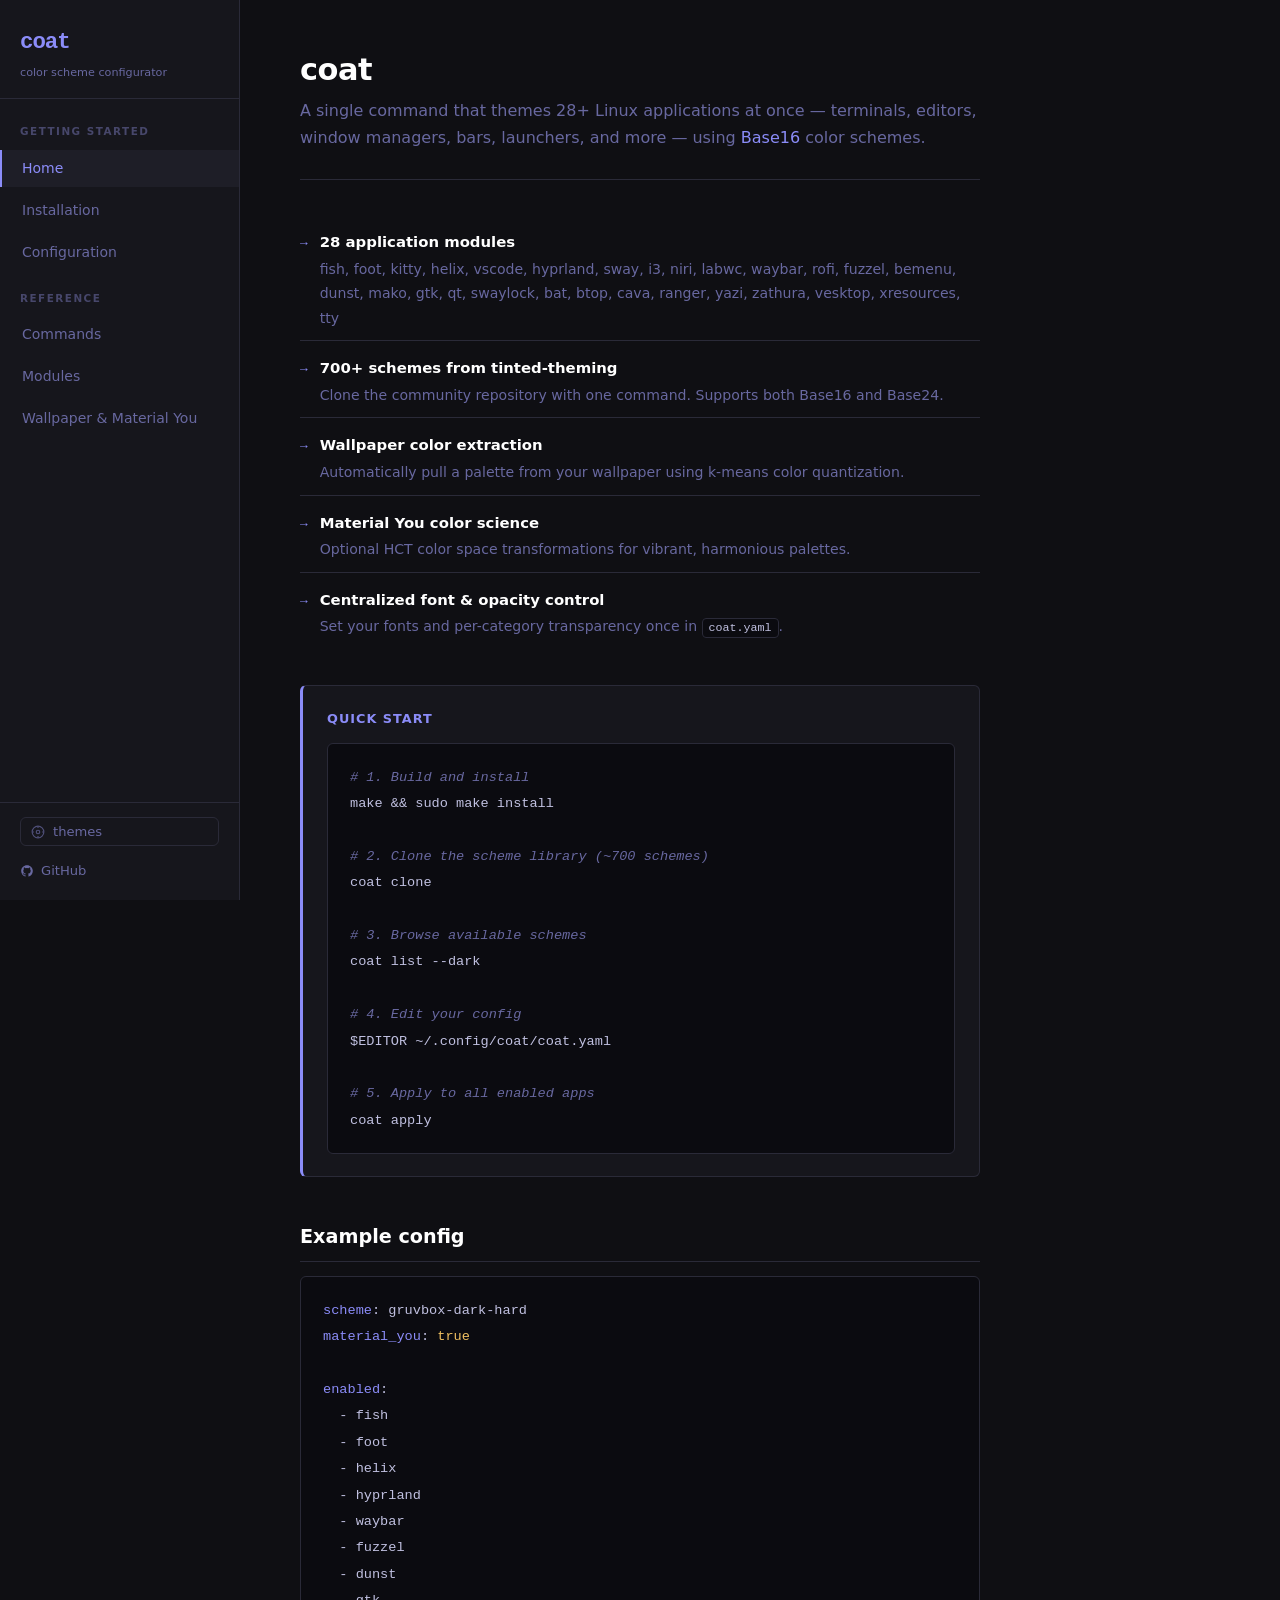
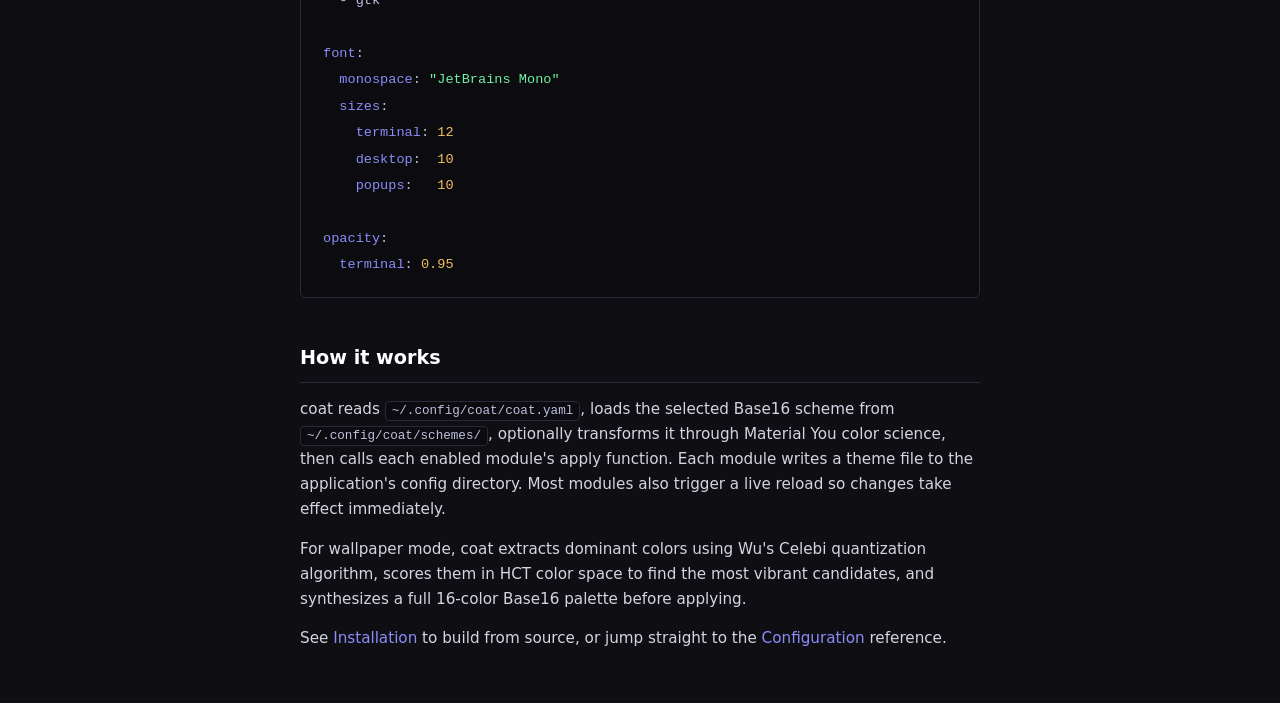
==== docs/index.html @ c046cb57 "add docs site and expand USAGE.md coverage - docs/: static GitHub Pages site with interactive Base16" ====
<!DOCTYPE html>
<html lang="en">
<head>
  <meta charset="UTF-8">
  <meta name="viewport" content="width=device-width, initial-scale=1.0">
  <title>coat — color scheme configurator</title>
  <link rel="stylesheet" href="style.css">
</head>
<body>

<aside class="sidebar">
  <div class="sidebar-logo">
    <a href="index.html">coat</a>
    <span>color scheme configurator</span>
  </div>
  <nav>
    <ul>
      <li class="nav-section">Getting started</li>
      <li><a href="index.html" class="active">Home</a></li>
      <li><a href="installation.html">Installation</a></li>
      <li><a href="configuration.html">Configuration</a></li>
      <li class="nav-section">Reference</li>
      <li><a href="commands.html">Commands</a></li>
      <li><a href="modules.html">Modules</a></li>
      <li><a href="wallpaper.html">Wallpaper &amp; Material You</a></li>
    </ul>
  </nav>
  <div class="sidebar-footer">
    <button class="theme-btn" onclick="openThemePicker()">
      <svg class="theme-btn-icon" viewBox="0 0 24 24" fill="none" stroke="currentColor" stroke-width="2">
        <circle cx="12" cy="12" r="10"/><circle cx="12" cy="12" r="3"/>
        <path d="M12 2v3M12 19v3M2 12h3M19 12h3"/>
      </svg>
      themes
    </button>
    <a href="https://github.com/jeebuscrossaint/coat" target="_blank" rel="noopener">
      <svg width="14" height="14" viewBox="0 0 24 24" fill="currentColor">
        <path d="M12 2C6.477 2 2 6.477 2 12c0 4.418 2.865 8.166 6.839 9.489.5.092.682-.217.682-.482 0-.237-.008-.866-.013-1.7-2.782.603-3.369-1.342-3.369-1.342-.454-1.155-1.11-1.462-1.11-1.462-.908-.62.069-.608.069-.608 1.003.07 1.531 1.03 1.531 1.03.892 1.529 2.341 1.087 2.91.832.092-.647.35-1.088.636-1.338-2.22-.253-4.555-1.11-4.555-4.943 0-1.091.39-1.984 1.029-2.683-.103-.253-.446-1.27.098-2.647 0 0 .84-.269 2.75 1.025A9.578 9.578 0 0112 6.836a9.59 9.59 0 012.504.337c1.909-1.294 2.747-1.025 2.747-1.025.546 1.377.202 2.394.1 2.647.64.699 1.028 1.592 1.028 2.683 0 3.842-2.339 4.687-4.566 4.935.359.309.678.919.678 1.852 0 1.336-.012 2.415-.012 2.743 0 .267.18.578.688.48C19.138 20.163 22 16.418 22 12c0-5.523-4.477-10-10-10z"/>
      </svg>
      GitHub
    </a>
  </div>
</aside>

<main class="content">
  <h1>coat</h1>
  <p class="page-subtitle">
    A single command that themes 28+ Linux applications at once — terminals, editors,
    window managers, bars, launchers, and more — using
    <a href="https://github.com/tinted-theming/home" target="_blank" rel="noopener">Base16</a> color schemes.
  </p>

  <ul class="features">
    <li>
      <span class="feat-icon">→</span>
      <div class="feat-text">
        <strong>28 application modules</strong>
        <span>fish, foot, kitty, helix, vscode, hyprland, sway, i3, niri, labwc, waybar, rofi, fuzzel, bemenu, dunst, mako, gtk, qt, swaylock, bat, btop, cava, ranger, yazi, zathura, vesktop, xresources, tty</span>
      </div>
    </li>
    <li>
      <span class="feat-icon">→</span>
      <div class="feat-text">
        <strong>700+ schemes from tinted-theming</strong>
        <span>Clone the community repository with one command. Supports both Base16 and Base24.</span>
      </div>
    </li>
    <li>
      <span class="feat-icon">→</span>
      <div class="feat-text">
        <strong>Wallpaper color extraction</strong>
        <span>Automatically pull a palette from your wallpaper using k-means color quantization.</span>
      </div>
    </li>
    <li>
      <span class="feat-icon">→</span>
      <div class="feat-text">
        <strong>Material You color science</strong>
        <span>Optional HCT color space transformations for vibrant, harmonious palettes.</span>
      </div>
    </li>
    <li>
      <span class="feat-icon">→</span>
      <div class="feat-text">
        <strong>Centralized font &amp; opacity control</strong>
        <span>Set your fonts and per-category transparency once in <code>coat.yaml</code>.</span>
      </div>
    </li>
  </ul>

  <div class="quick-start">
    <h3>Quick start</h3>
    <pre><code><span class="cm"># 1. Build and install</span>
make &amp;&amp; sudo make install

<span class="cm"># 2. Clone the scheme library (~700 schemes)</span>
coat clone

<span class="cm"># 3. Browse available schemes</span>
coat list --dark

<span class="cm"># 4. Edit your config</span>
$EDITOR ~/.config/coat/coat.yaml

<span class="cm"># 5. Apply to all enabled apps</span>
coat apply</code></pre>
  </div>

  <h2>Example config</h2>
  <pre><code><span class="kw">scheme</span>: gruvbox-dark-hard
<span class="kw">material_you</span>: <span class="nm">true</span>

<span class="kw">enabled</span>:
  - fish
  - foot
  - helix
  - hyprland
  - waybar
  - fuzzel
  - dunst
  - gtk

<span class="kw">font</span>:
  <span class="kw">monospace</span>: <span class="str">"JetBrains Mono"</span>
  <span class="kw">sizes</span>:
    <span class="kw">terminal</span>: <span class="nm">12</span>
    <span class="kw">desktop</span>:  <span class="nm">10</span>
    <span class="kw">popups</span>:   <span class="nm">10</span>

<span class="kw">opacity</span>:
  <span class="kw">terminal</span>: <span class="nm">0.95</span></code></pre>

  <h2>How it works</h2>
  <p>
    coat reads <code>~/.config/coat/coat.yaml</code>, loads the selected Base16 scheme from
    <code>~/.config/coat/schemes/</code>, optionally transforms it through Material You color
    science, then calls each enabled module's apply function. Each module writes a theme
    file to the application's config directory. Most modules also trigger a live reload
    so changes take effect immediately.
  </p>
  <p>
    For wallpaper mode, coat extracts dominant colors using Wu's Celebi quantization algorithm,
    scores them in HCT color space to find the most vibrant candidates, and synthesizes a
    full 16-color Base16 palette before applying.
  </p>

  <p>See <a href="installation.html">Installation</a> to build from source, or jump straight
  to the <a href="configuration.html">Configuration</a> reference.</p>
</main>

<script src="themes.js"></script>
</body>
</html>
---- docs/style.css ----
*, *::before, *::after { box-sizing: border-box; margin: 0; padding: 0; }

:root {
  --bg:        #0f0f13;
  --surface:   #16161c;
  --surface2:  #1e1e27;
  --border:    #2a2a38;
  --text:      #d4d4e2;
  --muted:     #6868a0;
  --accent:    #8b8cf8;
  --accent-dim:#3a3b7a;
  --green:     #6ef0a0;
  --red:       #f87171;
  --yellow:    #f0c060;
  --code-bg:   #0b0b10;
  --sidebar-w: 240px;
  --radius:    6px;
  --font:      system-ui, -apple-system, "Segoe UI", sans-serif;
  --mono:      "JetBrains Mono", "Fira Code", "Cascadia Code", ui-monospace, monospace;
}

html { font-size: 16px; scroll-behavior: smooth; }

body {
  background: var(--bg);
  color: var(--text);
  font-family: var(--font);
  line-height: 1.65;
  display: flex;
  min-height: 100vh;
}

/* ── Sidebar ───────────────────────────────────────── */
.sidebar {
  width: var(--sidebar-w);
  min-height: 100vh;
  background: var(--surface);
  border-right: 1px solid var(--border);
  display: flex;
  flex-direction: column;
  position: fixed;
  top: 0; left: 0;
  overflow-y: auto;
  z-index: 100;
}

.sidebar-logo {
  padding: 24px 20px 16px;
  border-bottom: 1px solid var(--border);
  flex-shrink: 0;
}

.sidebar-logo a {
  font-size: 1.4rem;
  font-weight: 700;
  color: var(--accent);
  text-decoration: none;
  letter-spacing: -1px;
  font-family: var(--mono);
}

.sidebar-logo span {
  display: block;
  font-size: 0.7rem;
  color: var(--muted);
  font-weight: 400;
  margin-top: 3px;
}

nav { flex: 1; }

nav ul { list-style: none; padding: 10px 0; }

nav ul .nav-section {
  padding: 14px 20px 4px;
  font-size: 0.65rem;
  font-weight: 700;
  text-transform: uppercase;
  letter-spacing: 1.5px;
  color: var(--muted);
  opacity: 0.6;
}

nav ul li a {
  display: block;
  padding: 7px 20px;
  color: var(--muted);
  text-decoration: none;
  font-size: 0.875rem;
  border-left: 2px solid transparent;
  transition: color .12s, border-color .12s, background .12s;
}

nav ul li a:hover {
  color: var(--text);
  background: var(--surface2);
  border-left-color: var(--accent-dim);
}

nav ul li a.active {
  color: var(--accent);
  background: var(--surface2);
  border-left-color: var(--accent);
}

.sidebar-footer {
  padding: 14px 20px;
  border-top: 1px solid var(--border);
  flex-shrink: 0;
}

.theme-btn {
  display: flex;
  align-items: center;
  gap: 8px;
  width: 100%;
  padding: 7px 0;
  background: none;
  border: 1px solid var(--border);
  border-radius: var(--radius);
  color: var(--muted);
  font-size: 0.82rem;
  cursor: pointer;
  text-align: left;
  font-family: var(--font);
  padding: 6px 10px;
  margin-bottom: 10px;
  transition: color .12s, border-color .12s, background .12s;
}

.theme-btn:hover {
  color: var(--text);
  border-color: var(--accent-dim);
  background: var(--surface2);
}

.theme-btn-icon {
  width: 14px; height: 14px;
  opacity: 0.7;
  flex-shrink: 0;
}

.sidebar-footer a {
  display: flex;
  align-items: center;
  gap: 7px;
  color: var(--muted);
  text-decoration: none;
  font-size: 0.82rem;
  padding: 4px 0;
  transition: color .12s;
}

.sidebar-footer a:hover { color: var(--text); }

/* ── Content ───────────────────────────────────────── */
.content {
  margin-left: var(--sidebar-w);
  flex: 1;
  max-width: 800px;
  padding: 52px 60px;
}

/* ── Typography ────────────────────────────────────── */
h1 {
  font-size: 1.9rem;
  font-weight: 700;
  letter-spacing: -0.5px;
  color: #fff;
  margin-bottom: 10px;
  line-height: 1.2;
}

.page-subtitle {
  color: var(--muted);
  font-size: 1rem;
  margin-bottom: 40px;
  padding-bottom: 28px;
  border-bottom: 1px solid var(--border);
}

h2 {
  font-size: 1.2rem;
  font-weight: 600;
  color: #fff;
  margin: 44px 0 14px;
  padding-bottom: 8px;
  border-bottom: 1px solid var(--border);
}

h3 {
  font-size: 1rem;
  font-weight: 600;
  color: var(--text);
  margin: 28px 0 8px;
}

p { margin-bottom: 14px; font-size: 0.95rem; }
p:last-child { margin-bottom: 0; }

a { color: var(--accent); text-decoration: none; }
a:hover { text-decoration: underline; }

strong { color: #fff; font-weight: 600; }
em { color: var(--text); font-style: italic; }

ul, ol { padding-left: 22px; margin-bottom: 16px; font-size: 0.95rem; }
li { margin-bottom: 5px; }

hr { border: none; border-top: 1px solid var(--border); margin: 40px 0; }

/* ── Code ──────────────────────────────────────────── */
code {
  font-family: var(--mono);
  font-size: 0.83em;
  background: var(--code-bg);
  color: #c0c0e0;
  padding: 2px 6px;
  border-radius: 4px;
  border: 1px solid var(--border);
}

pre {
  background: var(--code-bg);
  border: 1px solid var(--border);
  border-radius: var(--radius);
  padding: 20px 22px;
  overflow-x: auto;
  margin-bottom: 20px;
}

pre code {
  background: none;
  border: none;
  padding: 0;
  font-size: 0.85rem;
  line-height: 1.75;
  color: #c0c0e0;
}

/* Simple syntax hints via class */
.kw  { color: var(--accent); }
.str { color: var(--green); }
.cm  { color: var(--muted); font-style: italic; }
.nm  { color: var(--yellow); }
.op  { color: var(--red); }

/* ── Tables ────────────────────────────────────────── */
.table-wrap { overflow-x: auto; margin-bottom: 20px; }

table { width: 100%; border-collapse: collapse; font-size: 0.88rem; }

th {
  text-align: left;
  padding: 8px 14px;
  background: var(--surface);
  color: var(--muted);
  font-size: 0.72rem;
  text-transform: uppercase;
  letter-spacing: 0.8px;
  font-weight: 600;
  border-bottom: 1px solid var(--border);
}

td {
  padding: 9px 14px;
  border-bottom: 1px solid var(--border);
  vertical-align: top;
}

td code { font-size: 0.82em; }

tr:last-child td { border-bottom: none; }
tbody tr:hover td { background: var(--surface); }

/* ── Feature list ──────────────────────────────────── */
.features {
  list-style: none;
  padding: 0;
  margin-bottom: 36px;
}

.features li {
  display: flex;
  gap: 12px;
  padding: 10px 0;
  border-bottom: 1px solid var(--border);
  font-size: 0.93rem;
}

.features li:last-child { border-bottom: none; }

.features .feat-icon {
  color: var(--accent);
  font-size: 0.8rem;
  margin-top: 3px;
  flex-shrink: 0;
  font-family: var(--mono);
}

.features .feat-text strong {
  display: block;
  margin-bottom: 2px;
}

.features .feat-text span { color: var(--muted); font-size: 0.88rem; }

/* ── Quick start box ───────────────────────────────── */
.quick-start {
  background: var(--surface);
  border: 1px solid var(--border);
  border-left: 3px solid var(--accent);
  border-radius: var(--radius);
  padding: 22px 24px;
  margin-bottom: 32px;
}

.quick-start h3 {
  margin-top: 0;
  font-size: 0.8rem;
  text-transform: uppercase;
  letter-spacing: 1px;
  color: var(--accent);
  margin-bottom: 14px;
}

.quick-start pre { margin: 0; background: var(--code-bg); }

/* ── Callouts ──────────────────────────────────────── */
.note, .warn, .tip {
  padding: 12px 16px;
  border-radius: var(--radius);
  font-size: 0.88rem;
  margin: 16px 0;
  border-left: 3px solid;
  line-height: 1.6;
}

.note  { background: color-mix(in srgb, var(--accent) 8%, var(--bg)); border-color: var(--accent); color: var(--text); }
.warn  { background: color-mix(in srgb, var(--yellow) 8%, var(--bg)); border-color: var(--yellow); color: var(--text); }
.tip   { background: color-mix(in srgb, var(--green)  8%, var(--bg)); border-color: var(--green);  color: var(--text); }

/* ── Module cards ──────────────────────────────────── */
.module-group { margin-bottom: 36px; }

.module-group h3 {
  font-size: 0.72rem;
  font-weight: 700;
  text-transform: uppercase;
  letter-spacing: 1.5px;
  color: var(--muted);
  margin-bottom: 12px;
  padding-bottom: 6px;
  border-bottom: 1px solid var(--border);
}

.module {
  border: 1px solid var(--border);
  border-radius: var(--radius);
  margin-bottom: 10px;
  overflow: hidden;
}

.module-header {
  background: var(--surface);
  padding: 11px 16px;
  display: flex;
  align-items: baseline;
  gap: 12px;
  cursor: pointer;
  user-select: none;
}

.module-header:hover { background: var(--surface2); }

.module-name {
  font-family: var(--mono);
  font-size: 0.88rem;
  font-weight: 600;
  color: var(--accent);
}

.module-desc {
  font-size: 0.82rem;
  color: var(--muted);
  flex: 1;
}

.module-toggle {
  font-size: 0.7rem;
  color: var(--muted);
  font-family: var(--mono);
  margin-left: auto;
  flex-shrink: 0;
}

.module-body {
  padding: 16px;
  border-top: 1px solid var(--border);
  display: none;
}

.module-body.open { display: block; }

.module-body p  { font-size: 0.88rem; color: var(--muted); margin-bottom: 10px; }
.module-body pre { margin-bottom: 10px; font-size: 0.82rem; }
.module-body ul  { font-size: 0.88rem; color: var(--text); }

/* ── Config reference ──────────────────────────────── */
.config-field {
  border: 1px solid var(--border);
  border-radius: var(--radius);
  margin-bottom: 10px;
  overflow: hidden;
}

.config-field-header {
  background: var(--surface);
  padding: 10px 16px;
  display: flex;
  align-items: baseline;
  gap: 14px;
}

.config-key  { font-family: var(--mono); font-size: 0.88rem; color: var(--accent); font-weight: 600; }
.config-type { font-family: var(--mono); font-size: 0.75rem; color: var(--yellow); }
.config-def  { font-size: 0.78rem; color: var(--muted); margin-left: auto; }

.config-field-body { padding: 12px 16px; border-top: 1px solid var(--border); font-size: 0.88rem; color: var(--muted); }

/* ── Theme picker modal ────────────────────────────── */
#theme-modal {
  display: none;
  position: fixed;
  inset: 0;
  z-index: 1000;
}

#theme-modal.open { display: flex; align-items: center; justify-content: center; }

.theme-modal-backdrop {
  position: absolute;
  inset: 0;
  background: rgba(0,0,0,0.65);
  backdrop-filter: blur(6px);
}

.theme-modal-panel {
  position: relative;
  background: var(--surface);
  border: 1px solid var(--border);
  border-radius: 12px;
  width: min(700px, 92vw);
  max-height: 82vh;
  display: flex;
  flex-direction: column;
  overflow: hidden;
  z-index: 1;
  box-shadow: 0 24px 80px rgba(0,0,0,0.6);
}

.theme-modal-header {
  padding: 16px 20px;
  border-bottom: 1px solid var(--border);
  display: flex;
  justify-content: space-between;
  align-items: center;
  flex-shrink: 0;
}

.theme-modal-header span { font-weight: 600; font-size: 0.9rem; }

.theme-modal-header small {
  color: var(--muted);
  font-size: 0.78rem;
  margin-left: 8px;
  font-weight: 400;
}

.close-btn {
  background: none;
  border: 1px solid var(--border);
  color: var(--muted);
  cursor: pointer;
  font-size: 0.85rem;
  padding: 4px 10px;
  border-radius: 4px;
  font-family: var(--font);
  transition: color .12s, background .12s;
}

.close-btn:hover { color: var(--text); background: var(--surface2); }

.theme-grid {
  display: grid;
  grid-template-columns: repeat(auto-fill, minmax(148px, 1fr));
  gap: 10px;
  padding: 16px;
  overflow-y: auto;
}

.theme-card {
  border: 2px solid transparent;
  border-radius: 9px;
  padding: 12px 12px 10px;
  cursor: pointer;
  transition: transform .15s, box-shadow .15s, border-color .15s;
  outline: none;
}

.theme-card:hover  { transform: translateY(-2px); box-shadow: 0 10px 30px rgba(0,0,0,0.45); }
.theme-card:focus  { box-shadow: 0 0 0 2px var(--accent); }
.theme-card.active { border-color: var(--accent) !important; }

.theme-swatches {
  display: flex;
  gap: 3px;
  margin-bottom: 9px;
}

.swatch {
  flex: 1;
  height: 14px;
  border-radius: 3px;
  display: block;
}

.theme-name {
  font-size: 0.77rem;
  font-weight: 600;
  line-height: 1.3;
  white-space: nowrap;
  overflow: hidden;
  text-overflow: ellipsis;
}

.theme-variant {
  font-size: 0.67rem;
  margin-top: 2px;
  opacity: 0.55;
  font-family: var(--mono);
  text-transform: uppercase;
  letter-spacing: 0.5px;
}

/* ── Responsive ────────────────────────────────────── */
@media (max-width: 720px) {
  .sidebar { position: static; width: 100%; min-height: auto; border-right: none; border-bottom: 1px solid var(--border); }
  body { flex-direction: column; }
  .content { margin-left: 0; padding: 28px 20px; }
  nav ul { display: flex; flex-wrap: wrap; padding: 8px; gap: 2px; }
  nav ul li a { border-left: none; border-radius: 4px; padding: 5px 10px; }
  nav ul li a.active { border-left-color: transparent; }
  nav ul .nav-section { display: none; }
  .sidebar-footer { display: flex; align-items: center; gap: 16px; }
  .theme-btn { width: auto; margin-bottom: 0; }
}
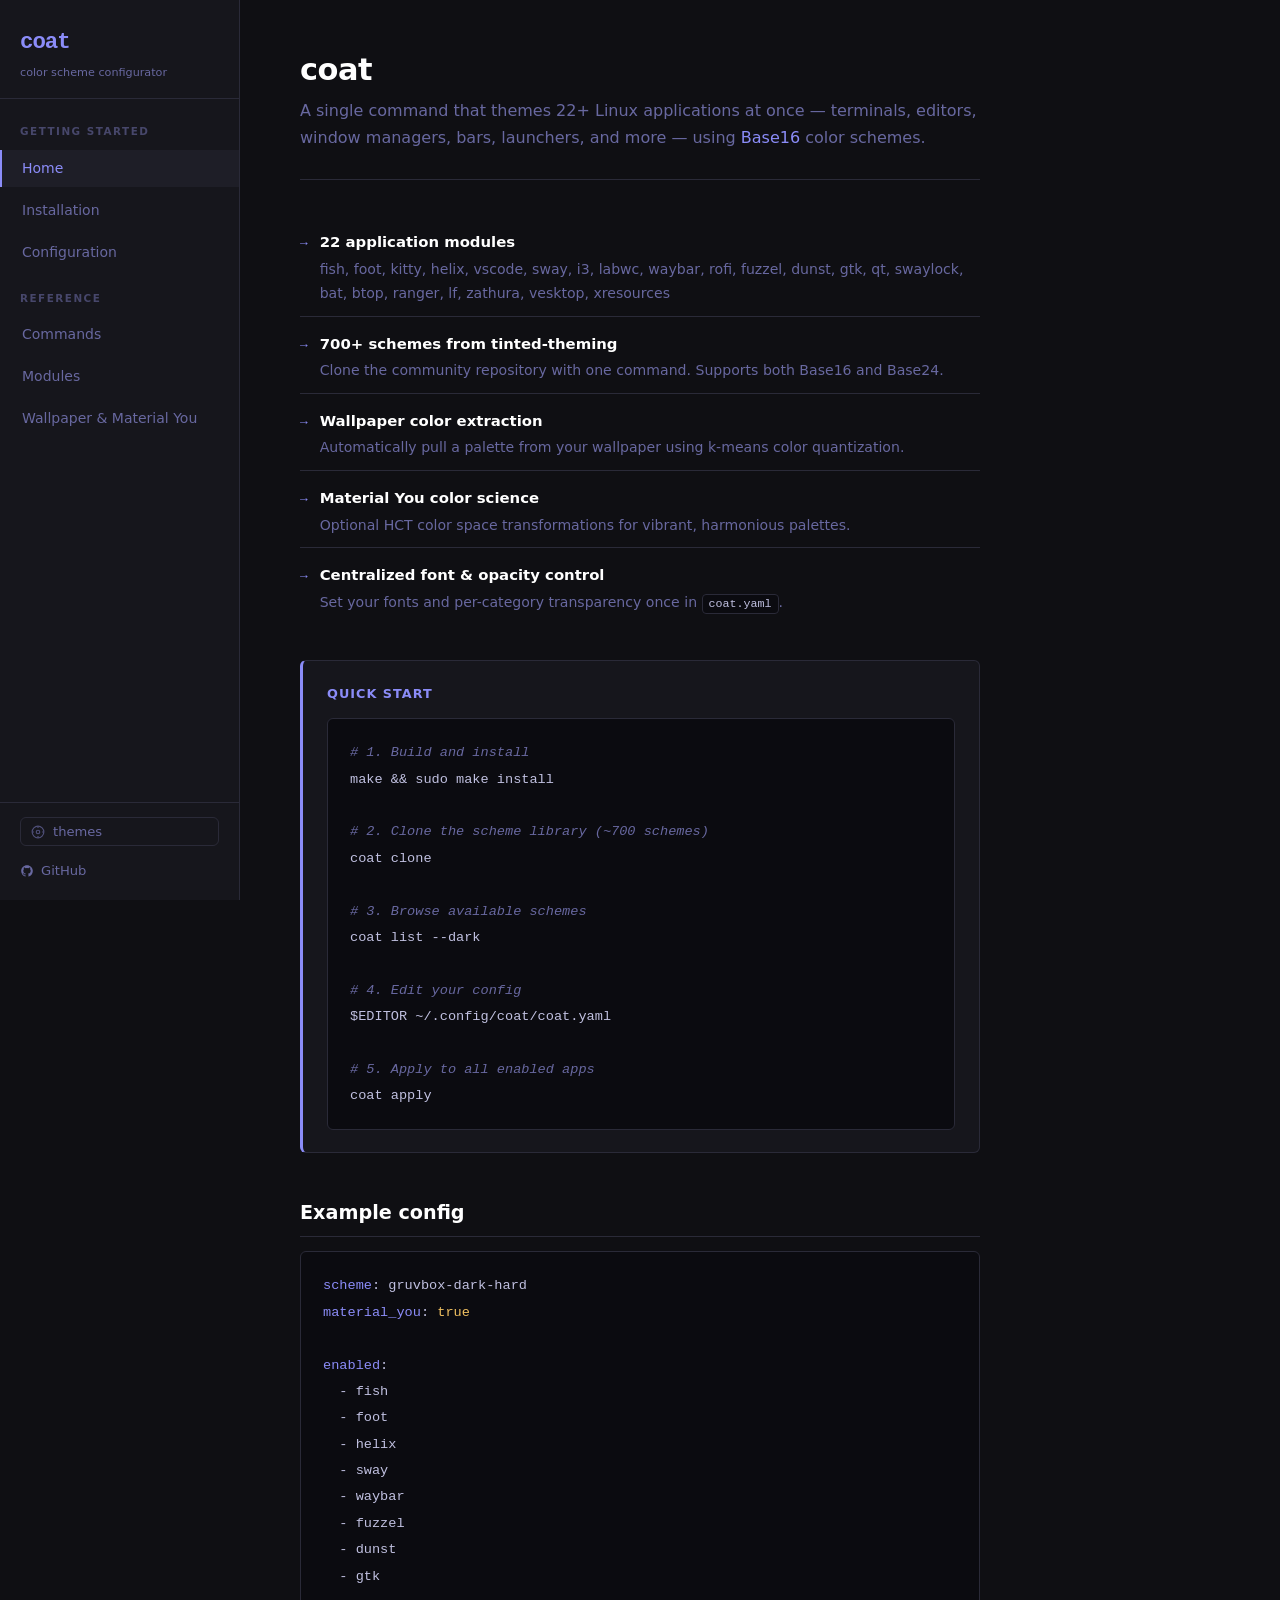
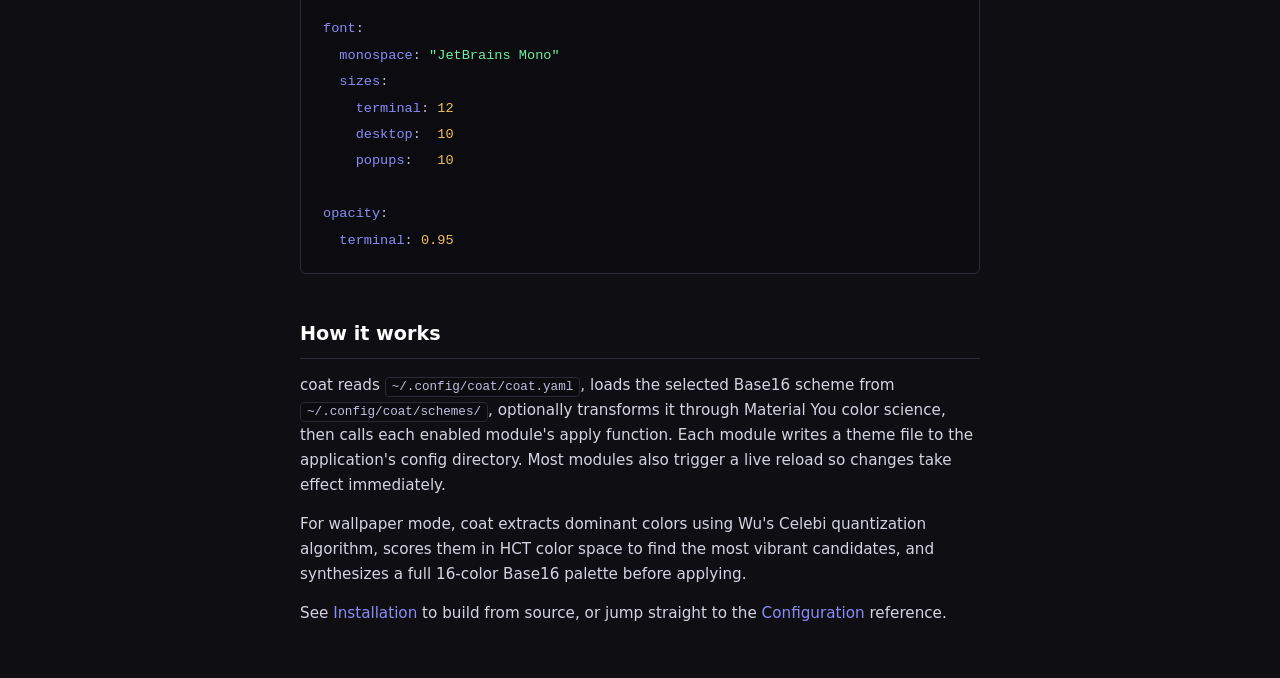
==== commit bf137241: "update docs to 22 modules and optimize core parsing - docs: remove hyprland, tty, niri, mako, avizo," ====
--- a/docs/index.html
+++ b/docs/index.html
@@ -45,7 +45,7 @@
 <main class="content">
   <h1>coat</h1>
   <p class="page-subtitle">
-    A single command that themes 28+ Linux applications at once — terminals, editors,
+    A single command that themes 22+ Linux applications at once — terminals, editors,
     window managers, bars, launchers, and more — using
     <a href="https://github.com/tinted-theming/home" target="_blank" rel="noopener">Base16</a> color schemes.
   </p>
@@ -54,8 +54,8 @@
     <li>
       <span class="feat-icon">→</span>
       <div class="feat-text">
-        <strong>28 application modules</strong>
-        <span>fish, foot, kitty, helix, vscode, hyprland, sway, i3, niri, labwc, waybar, rofi, fuzzel, bemenu, dunst, mako, gtk, qt, swaylock, bat, btop, cava, ranger, yazi, zathura, vesktop, xresources, tty</span>
+        <strong>22 application modules</strong>
+        <span>fish, foot, kitty, helix, vscode, sway, i3, labwc, waybar, rofi, fuzzel, dunst, gtk, qt, swaylock, bat, btop, ranger, lf, zathura, vesktop, xresources</span>
       </div>
     </li>
     <li>
@@ -114,7 +114,7 @@
   - fish
   - foot
   - helix
-  - hyprland
+  - sway
   - waybar
   - fuzzel
   - dunst
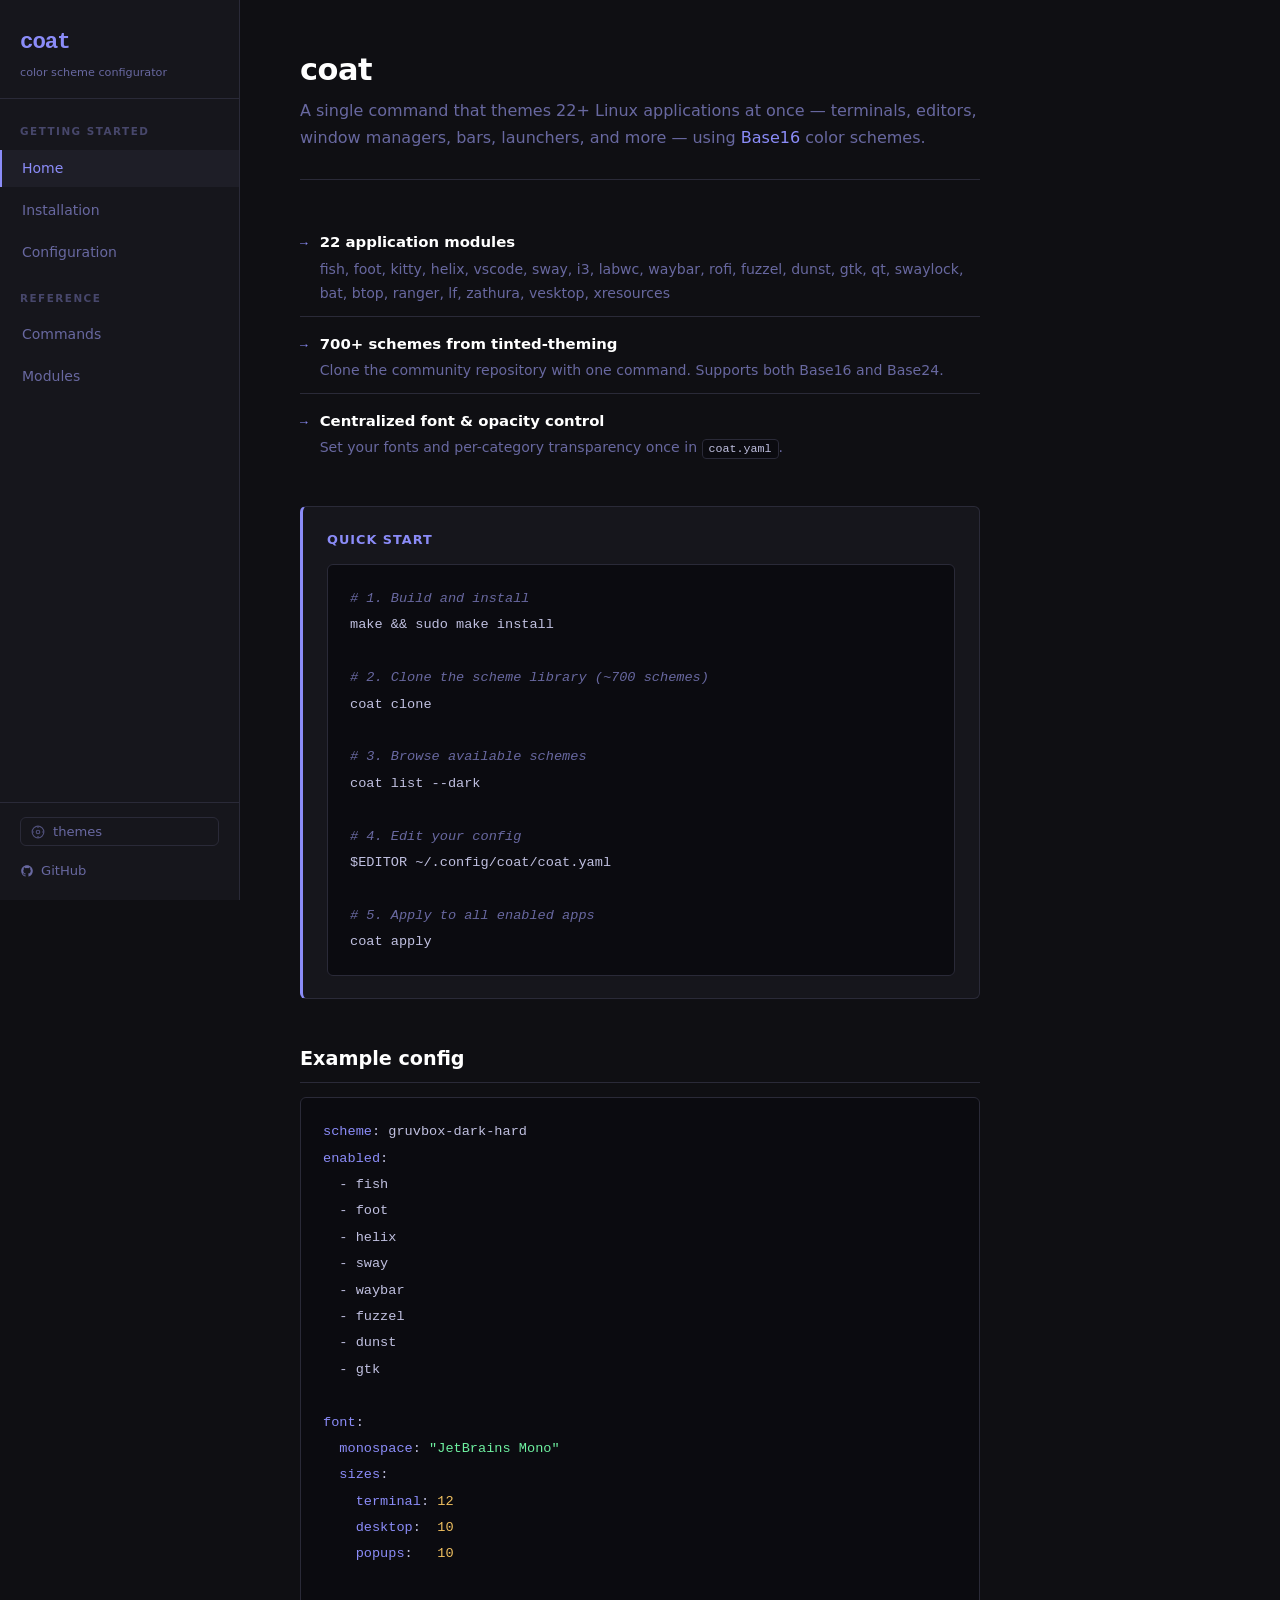
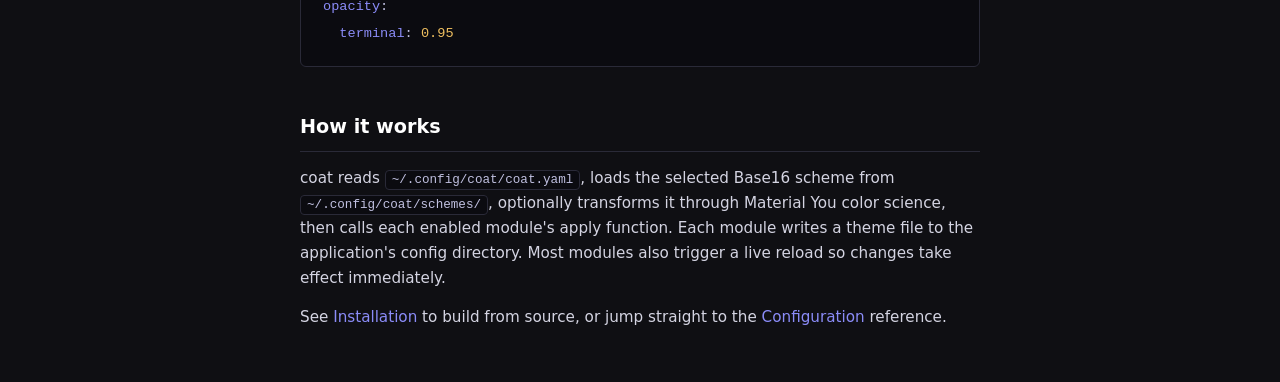
==== commit f07b2079: "remove wallpaper extraction and Material You These features added significant complexity (HCT color " ====
--- a/docs/index.html
+++ b/docs/index.html
@@ -22,7 +22,6 @@
       <li class="nav-section">Reference</li>
       <li><a href="commands.html">Commands</a></li>
       <li><a href="modules.html">Modules</a></li>
-      <li><a href="wallpaper.html">Wallpaper &amp; Material You</a></li>
     </ul>
   </nav>
   <div class="sidebar-footer">
@@ -68,20 +67,6 @@
     <li>
       <span class="feat-icon">→</span>
       <div class="feat-text">
-        <strong>Wallpaper color extraction</strong>
-        <span>Automatically pull a palette from your wallpaper using k-means color quantization.</span>
-      </div>
-    </li>
-    <li>
-      <span class="feat-icon">→</span>
-      <div class="feat-text">
-        <strong>Material You color science</strong>
-        <span>Optional HCT color space transformations for vibrant, harmonious palettes.</span>
-      </div>
-    </li>
-    <li>
-      <span class="feat-icon">→</span>
-      <div class="feat-text">
         <strong>Centralized font &amp; opacity control</strong>
         <span>Set your fonts and per-category transparency once in <code>coat.yaml</code>.</span>
       </div>
@@ -108,8 +93,6 @@
 
   <h2>Example config</h2>
   <pre><code><span class="kw">scheme</span>: gruvbox-dark-hard
-<span class="kw">material_you</span>: <span class="nm">true</span>
-
 <span class="kw">enabled</span>:
   - fish
   - foot
@@ -138,12 +121,6 @@
     file to the application's config directory. Most modules also trigger a live reload
     so changes take effect immediately.
   </p>
-  <p>
-    For wallpaper mode, coat extracts dominant colors using Wu's Celebi quantization algorithm,
-    scores them in HCT color space to find the most vibrant candidates, and synthesizes a
-    full 16-color Base16 palette before applying.
-  </p>
-
   <p>See <a href="installation.html">Installation</a> to build from source, or jump straight
   to the <a href="configuration.html">Configuration</a> reference.</p>
 </main>
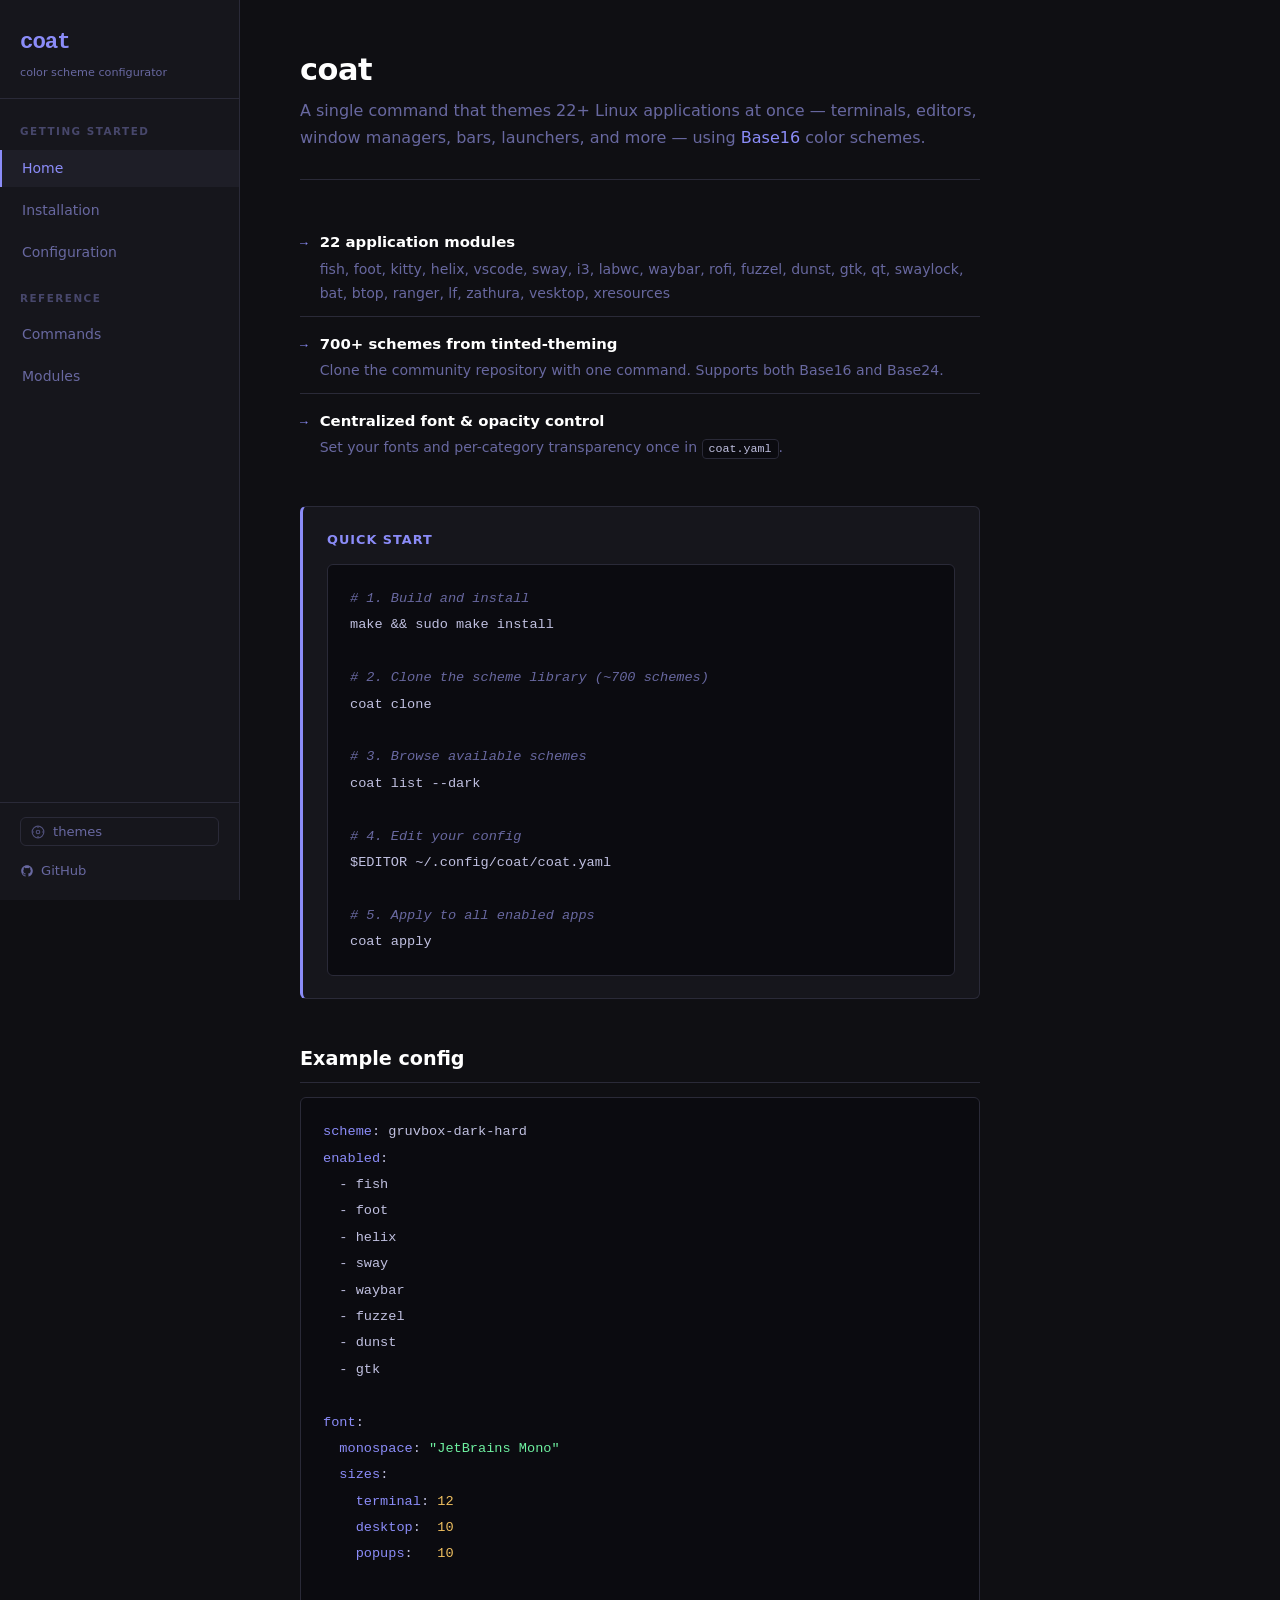
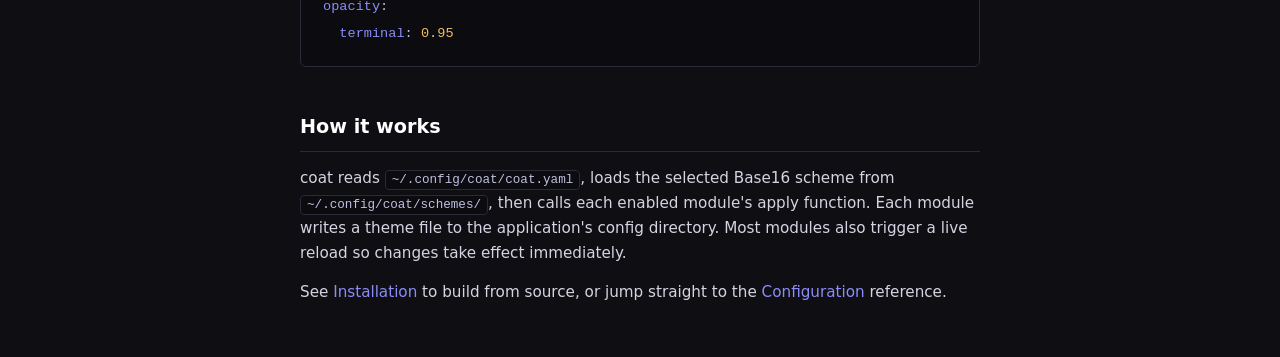
==== commit e36be450: "rewrite in Rust: templates, Windows support, coat set command - Complete rewrite from C to Rust usin" ====
--- a/docs/index.html
+++ b/docs/index.html
@@ -116,10 +116,9 @@
   <h2>How it works</h2>
   <p>
     coat reads <code>~/.config/coat/coat.yaml</code>, loads the selected Base16 scheme from
-    <code>~/.config/coat/schemes/</code>, optionally transforms it through Material You color
-    science, then calls each enabled module's apply function. Each module writes a theme
-    file to the application's config directory. Most modules also trigger a live reload
-    so changes take effect immediately.
+    <code>~/.config/coat/schemes/</code>, then calls each enabled module's apply function.
+    Each module writes a theme file to the application's config directory.
+    Most modules also trigger a live reload so changes take effect immediately.
   </p>
   <p>See <a href="installation.html">Installation</a> to build from source, or jump straight
   to the <a href="configuration.html">Configuration</a> reference.</p>
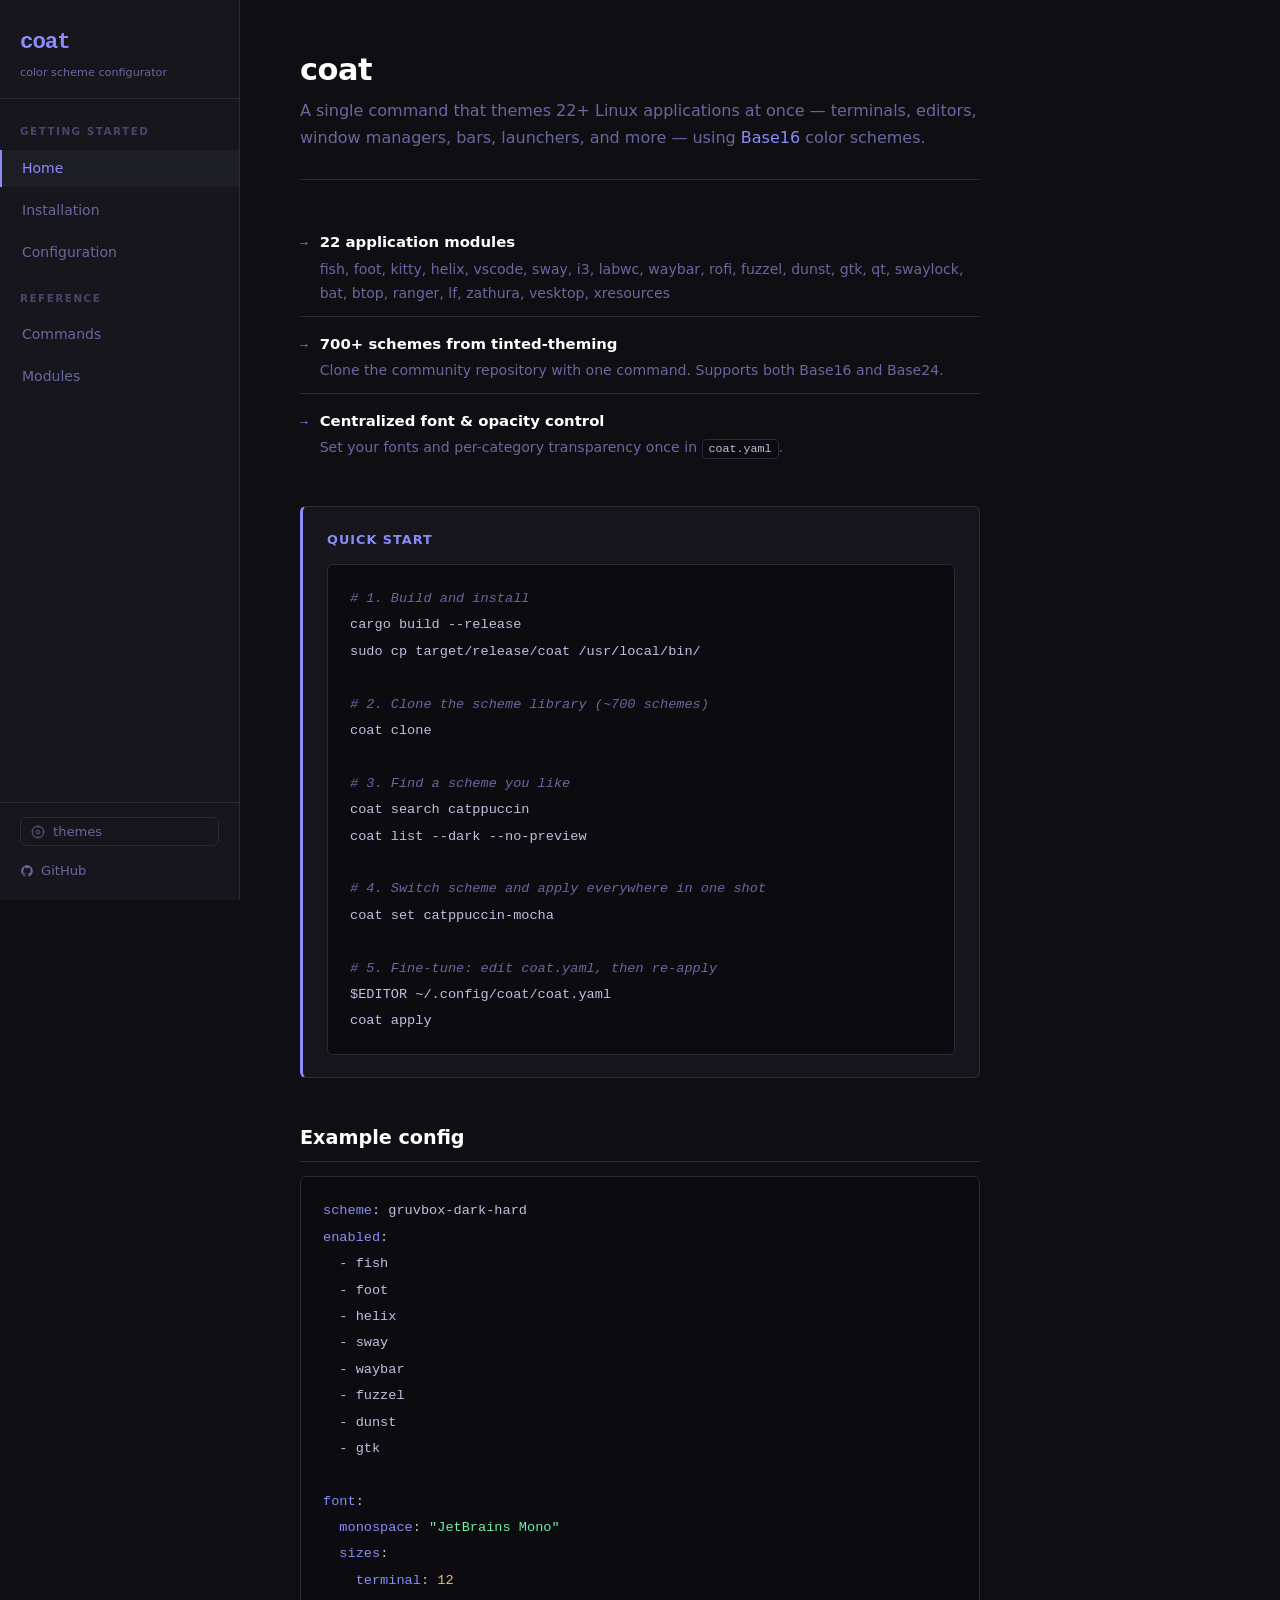
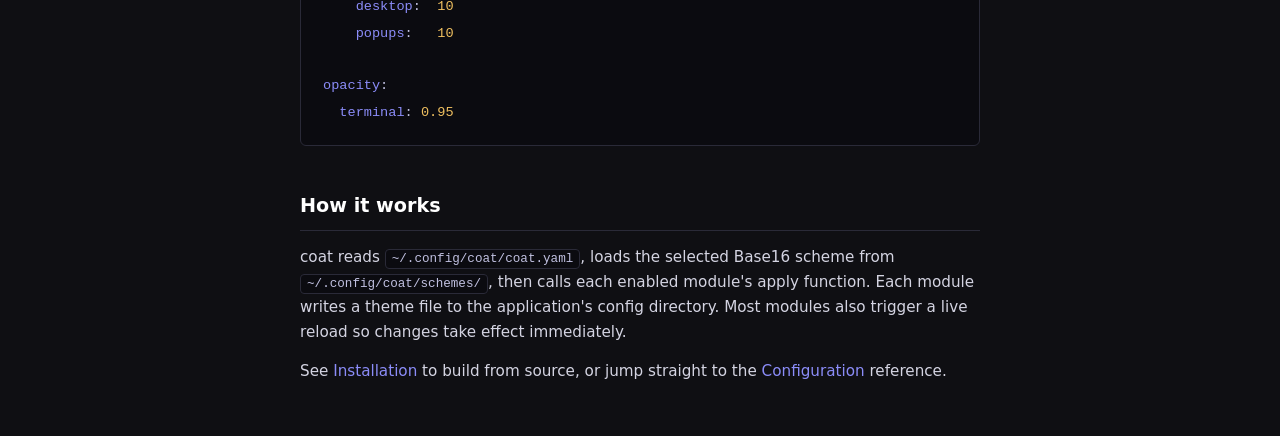
==== commit b59b2bc6: "docs: update quickstart for Rust build and coat set Co-Authored-By: Claude Sonnet 4.6 <noreply@anthr" ====
--- a/docs/index.html
+++ b/docs/index.html
@@ -76,18 +76,21 @@
   <div class="quick-start">
     <h3>Quick start</h3>
     <pre><code><span class="cm"># 1. Build and install</span>
-make &amp;&amp; sudo make install
+cargo build --release
+sudo cp target/release/coat /usr/local/bin/
 
 <span class="cm"># 2. Clone the scheme library (~700 schemes)</span>
 coat clone
 
-<span class="cm"># 3. Browse available schemes</span>
-coat list --dark
+<span class="cm"># 3. Find a scheme you like</span>
+coat search catppuccin
+coat list --dark --no-preview
 
-<span class="cm"># 4. Edit your config</span>
+<span class="cm"># 4. Switch scheme and apply everywhere in one shot</span>
+coat set catppuccin-mocha
+
+<span class="cm"># 5. Fine-tune: edit coat.yaml, then re-apply</span>
 $EDITOR ~/.config/coat/coat.yaml
-
-<span class="cm"># 5. Apply to all enabled apps</span>
 coat apply</code></pre>
   </div>
 
